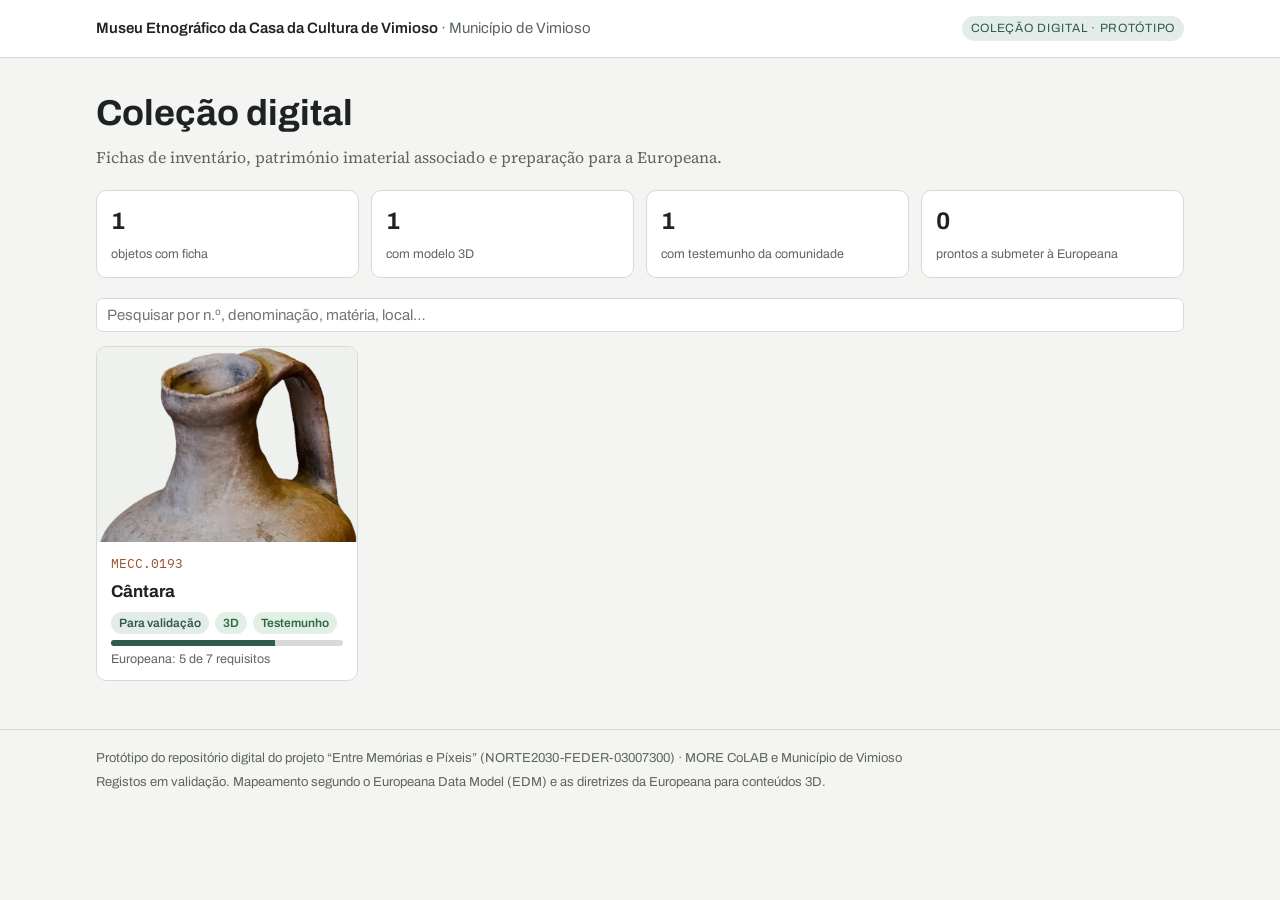
==== index.html @ 28cc8ef2 "Add files via upload" ====
<!doctype html>
<html lang="pt">
<head>
<meta charset="utf-8">
<meta name="viewport" content="width=device-width, initial-scale=1">
<title>Coleção Digital – Museu Etnográfico da Casa da Cultura de Vimioso</title>
<link rel="preconnect" href="https://fonts.googleapis.com">
<link rel="preconnect" href="https://fonts.gstatic.com" crossorigin>
<link rel="stylesheet" href="https://fonts.googleapis.com/css2?family=Archivo:wght@400;500;600;700&family=Source+Serif+4:ital,opsz,wght@0,8..60,400;0,8..60,600;1,8..60,400&family=IBM+Plex+Mono:wght@400;500&display=swap">
<link rel="stylesheet" href="style.css">
<style>body{margin:0}</style>
</head>
<body>
<header class="mast">
  <div class="wrap">
    <div class="inst">Museu Etnográfico da Casa da Cultura de Vimioso <span>· Município de Vimioso</span></div>
    <span class="badge">Coleção digital · protótipo</span>
  </div>
</header>

<main id="app" class="wrap">
  <div class="head"><div><h1>Coleção digital</h1><p>A carregar os registos da coleção…</p></div></div>
</main>

<footer>
  <div class="wrap">
    <span>Protótipo do repositório digital do projeto “Entre Memórias e Píxeis” (NORTE2030-FEDER-03007300) · MORE CoLAB e Município de Vimioso</span>
    <span>Registos em validação. Mapeamento segundo o Europeana Data Model (EDM) e as diretrizes da Europeana para conteúdos 3D.</span>
  </div>
</footer>

<script src="core.js"></script>
<script>
(function () {
  var C = COL, app = document.getElementById('app'), objs = [], q = '';
  function render() {
    var term = q.toLowerCase();
    var shown = objs.filter(function (o) { return !term || [o.inv, o.title_pt, o.title_en, o.type_pt, o.material_pt, o.provenance_pt, o.ich_core].join(' ').toLowerCase().indexOf(term) >= 0; });
    var n3d = objs.filter(function (o) { return C.has(o.viewer_url); }).length;
    var nT = objs.filter(function (o) { return C.has(o.testimony_quote) || C.has(o.testimony_audio); }).length;
    var nReady = objs.filter(function (o) { return C.assess(o).submittable; }).length;
    var h = '<div class="head"><div><h1>Coleção digital</h1><p>Fichas de inventário, património imaterial associado e preparação para a Europeana.</p></div></div>';
    h += '<div class="stats"><div class="stat"><b>' + objs.length + '</b><span>objetos com ficha</span></div><div class="stat"><b>' + n3d + '</b><span>com modelo 3D</span></div><div class="stat"><b>' + nT + '</b><span>com testemunho da comunidade</span></div><div class="stat"><b>' + nReady + '</b><span>prontos a submeter à Europeana</span></div></div>';
    h += '<div class="toolbar"><input id="q" type="search" placeholder="Pesquisar por n.º, denominação, matéria, local…" value="' + C.esc(q) + '" aria-label="Pesquisar"></div>';
    if (!shown.length) h += '<div class="empty"><h3>' + (objs.length ? 'Nenhum objeto corresponde à pesquisa' : 'Ainda não há fichas') + '</h3></div>';
    else {
      h += '<div class="grid">';
      shown.forEach(function (o) {
        var a = C.assess(o), pct = Math.round(a.okReq / a.totalReq * 100), im = (o.images || [])[0];
        h += '<a class="card" style="text-decoration:none" href="ficha.html?id=' + encodeURIComponent(C.docId(o.inv)) + '">';
        h += '<div class="ph">' + (im ? '<img src="' + C.esc(C.imgSrc(im)) + '" alt="" loading="lazy">' : '<span>Sem imagem</span>') + '</div>';
        h += '<div class="bd"><div class="inv">' + C.esc(o.inv) + '</div><h3>' + C.esc(o.title_pt) + '</h3>';
        h += '<div class="row"><span class="chip st">' + C.esc(o.status || 'Rascunho') + '</span>' + (C.has(o.viewer_url) ? '<span class="chip ok">3D</span>' : '') + (C.has(o.testimony_audio) ? '<span class="chip ok">Testemunho</span>' : '') + '</div>';
        h += '<div class="meter"><i style="width:' + pct + '%"></i></div><span class="muted" style="font:12.5px var(--display)">Europeana: ' + a.okReq + ' de ' + a.totalReq + ' requisitos</span></div></a>';
      });
      h += '</div>';
    }
    app.innerHTML = h;
    var qi = document.getElementById('q');
    qi.addEventListener('input', function () { q = qi.value; var p = qi.selectionStart; render(); var n = document.getElementById('q'); n.focus(); try { n.setSelectionRange(p, p); } catch (e) {} });
  }
  C.load().then(function (d) { objs = d.sort(function (a, b) { return String(a.inv).localeCompare(String(b.inv), 'pt', { numeric: true }); }); render(); })
    .catch(function () { app.innerHTML = '<div class="empty" style="margin-top:28px"><h3>Não foi possível carregar a coleção</h3><p class="muted">Verifique o ficheiro objects.json.</p></div>'; });
})();
</script>
</body>
</html>
---- style.css ----
/* Layout: a collection register – a list of objects, and an inventory record that opens in view or edit mode. */
  :root {
    --paper: #f4f5f2; --sheet: #ffffff; --ink: #1d2320; --muted: #5c6661; --rule: #d6dbd7;
    --schist: #2f5b50; --schist-soft: #e3ece8; --clay: #9a4f2c;
    --ok: #2e6b3f; --ok-bg: #e2efe5; --wait: #8a5a00; --wait-bg: #f7ecd2; --miss: #a3322a; --miss-bg: #f6e0dd;
    --code-bg: #eef1ee; --field: #fbfcfb;
    --display: "Archivo", "Helvetica Neue", Arial, sans-serif;
    --body: "Source Serif 4", Georgia, "Times New Roman", serif;
    --mono: "IBM Plex Mono", ui-monospace, Menlo, Consolas, monospace;
  }
  @media (prefers-color-scheme: dark) {
    :root:not([data-theme="light"]) {
      --paper: #141816; --sheet: #1b201e; --ink: #e5ebe7; --muted: #9aa6a0; --rule: #2f3834;
      --schist: #7fb8a6; --schist-soft: #213430; --clay: #d08a62;
      --ok: #8fd1a0; --ok-bg: #1e3326; --wait: #e2b65c; --wait-bg: #3a2f17; --miss: #ec8f86; --miss-bg: #3b2220;
      --code-bg: #111513; --field: #161b19; color-scheme: dark;
    }
  }
  :root[data-theme="dark"] {
    --paper: #141816; --sheet: #1b201e; --ink: #e5ebe7; --muted: #9aa6a0; --rule: #2f3834;
    --schist: #7fb8a6; --schist-soft: #213430; --clay: #d08a62;
    --ok: #8fd1a0; --ok-bg: #1e3326; --wait: #e2b65c; --wait-bg: #3a2f17; --miss: #ec8f86; --miss-bg: #3b2220;
    --code-bg: #111513; --field: #161b19; color-scheme: dark;
  }
  * { box-sizing: border-box; }
  body { background: var(--paper); color: var(--ink); font-family: var(--body); font-size: 16px; line-height: 1.55; }
  a { color: var(--schist); text-underline-offset: 2px; }
  :focus-visible { outline: 2px solid var(--schist); outline-offset: 2px; }
  h1, h2, h3 { font-family: var(--display); text-wrap: balance; margin: 0; }
  .wrap { max-width: 1120px; margin: 0 auto; padding-left: max(16px, env(safe-area-inset-left, 0px)); padding-right: max(16px, env(safe-area-inset-right, 0px)); }
  .mast { background: var(--sheet); border-bottom: 1px solid var(--rule); }
  .mast .wrap { padding-block: 16px; display: flex; flex-wrap: wrap; gap: 8px 20px; align-items: center; justify-content: space-between; }
  .inst { font-family: var(--display); font-weight: 600; font-size: 15px; }
  .inst span { color: var(--muted); font-weight: 400; }
  .badge { font-family: var(--display); font-size: 12px; letter-spacing: 0.06em; text-transform: uppercase; color: var(--schist); background: var(--schist-soft); padding: 3px 9px; border-radius: 99px; }
  .btn { font-family: var(--display); font-size: 14px; font-weight: 600; text-decoration: none; display: inline-flex; align-items: center; gap: 6px; padding: 8px 14px; border-radius: 7px; border: 1px solid var(--schist); color: var(--schist); background: transparent; cursor: pointer; }
  .btn.solid { background: var(--schist); color: var(--sheet); }
  .btn.quiet { border-color: var(--rule); color: var(--ink); }
  .btn.danger { border-color: var(--miss); color: var(--miss); }
  .btn[disabled] { opacity: 0.5; cursor: not-allowed; }
  .muted { color: var(--muted); }
  .note { font-size: 14px; color: var(--muted); font-style: italic; }
  .uri { font-family: var(--mono); font-size: 12px; color: var(--muted); display: block; overflow-wrap: anywhere; }
  .chip { font-family: var(--display); font-size: 12px; font-weight: 600; padding: 2px 8px; border-radius: 99px; white-space: nowrap; display: inline-block; }
  .chip.ok { color: var(--ok); background: var(--ok-bg); } .chip.wait { color: var(--wait); background: var(--wait-bg); } .chip.miss { color: var(--miss); background: var(--miss-bg); }
  .chip.st { color: var(--schist); background: var(--schist-soft); }
  .banner { margin-top: 16px; padding: 10px 14px; border-radius: 8px; background: var(--wait-bg); color: var(--wait); font-family: var(--display); font-size: 14px; }

  /* Register view */
  .head { padding-block: 28px 12px; display: flex; flex-wrap: wrap; gap: 16px; align-items: end; justify-content: space-between; }
  .head h1 { font-size: clamp(26px, 4vw, 36px); }
  .head p { margin: 4px 0 0; color: var(--muted); }
  .stats { display: grid; grid-template-columns: repeat(auto-fit, minmax(150px, 1fr)); gap: 12px; margin: 8px 0 20px; }
  .stat { background: var(--sheet); border: 1px solid var(--rule); border-radius: 10px; padding: 12px 14px; }
  .stat b { display: block; font-family: var(--display); font-size: 24px; font-variant-numeric: tabular-nums; }
  .stat span { font-family: var(--display); font-size: 12.5px; color: var(--muted); }
  .toolbar { display: flex; flex-wrap: wrap; gap: 8px; align-items: center; margin-bottom: 14px; }
  .toolbar input, .toolbar select { font: 15px var(--display); padding: 8px 10px; border-radius: 7px; border: 1px solid var(--rule); background: var(--sheet); color: var(--ink); min-width: 0; }
  .toolbar input { flex: 1 1 220px; }
  .grid { display: grid; grid-template-columns: repeat(auto-fill, minmax(230px, 1fr)); gap: 14px; }
  .card { background: var(--sheet); border: 1px solid var(--rule); border-radius: 10px; overflow: hidden; display: flex; flex-direction: column; text-align: left; cursor: pointer; padding: 0; font: inherit; color: inherit; }
  .card:hover { border-color: var(--schist); }
  .card .ph { aspect-ratio: 4 / 3; background: var(--code-bg); display: grid; place-items: center; overflow: hidden; }
  .card .ph img { width: 100%; height: 100%; object-fit: contain; }
  .card .ph span { font-family: var(--display); font-size: 13px; color: var(--muted); }
  .card .bd { padding: 12px 14px 14px; display: grid; gap: 6px; }
  .card .inv { font-family: var(--mono); font-size: 12.5px; color: var(--clay); }
  .card h3 { font-size: 17px; }
  .card .row { display: flex; flex-wrap: wrap; gap: 6px; align-items: center; }
  .meter { height: 6px; border-radius: 99px; background: var(--rule); overflow: hidden; }
  .meter i { display: block; height: 100%; background: var(--schist); }
  .empty { background: var(--sheet); border: 1px dashed var(--rule); border-radius: 10px; padding: 32px 20px; text-align: center; }
  .empty h3 { margin-bottom: 6px; }

  /* Record */
  .crumbs { padding-block: 18px 0; display: flex; flex-wrap: wrap; gap: 8px; align-items: center; justify-content: space-between; }
  .crumbs .acts { display: flex; flex-wrap: wrap; gap: 8px; }
  .record { padding-block: 18px 8px; display: grid; grid-template-columns: minmax(0, 5fr) minmax(0, 7fr); gap: 32px; align-items: start; }
  .figure { background: var(--sheet); border: 1px solid var(--rule); border-radius: 10px; padding: 18px; display: grid; gap: 12px; }
  .figure .main { display: grid; place-items: center; min-height: 220px; background: var(--paper); border-radius: 8px; overflow: hidden; }
  .figure .main img { display: block; max-width: 100%; max-height: 460px; height: auto; }
  .thumbs { display: flex; gap: 8px; flex-wrap: wrap; }
  .thumbs button { width: 56px; height: 56px; padding: 0; border: 1px solid var(--rule); border-radius: 6px; background: var(--paper); overflow: hidden; cursor: pointer; }
  .thumbs button.on { border-color: var(--schist); }
  .thumbs img { width: 100%; height: 100%; object-fit: cover; }
  .figure .actions { display: flex; flex-wrap: wrap; gap: 8px; justify-content: center; }
  .invno { font-family: var(--mono); font-size: 14px; color: var(--clay); }
  .record h1 { font-size: clamp(28px, 5vw, 42px); line-height: 1.08; margin-top: 4px; }
  .record .sub { color: var(--muted); font-size: 18px; margin: 6px 0 18px; }
  dl.fields { display: grid; grid-template-columns: minmax(120px, 34%) minmax(0, 1fr); margin: 0; border-top: 1px solid var(--rule); }
  dl.fields dt, dl.fields dd { padding: 9px 0; border-bottom: 1px solid var(--rule); margin: 0; }
  dl.fields dt { font-family: var(--display); font-size: 13px; font-weight: 600; color: var(--muted); padding-right: 12px; }
  dl.fields dd { font-size: 15.5px; min-width: 0; white-space: pre-line; }
  section.block { padding-block: 28px 4px; }
  .eyebrow { font-family: var(--display); font-size: 12px; font-weight: 600; letter-spacing: 0.08em; text-transform: uppercase; color: var(--schist); }
  section.block h2 { font-size: 24px; margin: 4px 0 14px; }
  .cols { display: grid; grid-template-columns: repeat(auto-fit, minmax(260px, 1fr)); gap: 14px; }
  .panel { background: var(--sheet); border: 1px solid var(--rule); border-radius: 10px; padding: 16px 18px; min-width: 0; }
  .panel h3 { font-size: 16px; margin-bottom: 8px; }
  .panel p { margin: 0 0 8px; }
  .voice blockquote { margin: 8px 0; padding-left: 14px; border-left: 3px solid var(--clay); white-space: pre-line; }
  .voice audio { width: 100%; margin: 6px 0; }
  .tierline { display: flex; gap: 6px; margin: 8px 0; }
  .tierline span { flex: 1; text-align: center; font-family: var(--display); font-size: 13px; font-weight: 600; padding: 5px 0; border-radius: 6px; border: 1px solid var(--rule); color: var(--muted); }
  .tierline span.now { background: var(--schist); border-color: var(--schist); color: var(--sheet); }
  .checks { list-style: none; margin: 0; padding: 0; display: grid; gap: 6px; }
  .checks li { display: flex; gap: 8px; align-items: baseline; font-size: 14.5px; }
  pre.xml { margin: 0; background: var(--code-bg); border-radius: 8px; padding: 14px; font-family: var(--mono); font-size: 12px; line-height: 1.5; overflow-x: auto; max-height: 420px; }
  .xmlbar { display: flex; flex-wrap: wrap; gap: 8px; align-items: center; justify-content: space-between; margin-bottom: 8px; }

  /* Form */
  form.edit { padding-block: 18px 40px; display: grid; gap: 18px; }
  fieldset { border: 1px solid var(--rule); border-radius: 10px; background: var(--sheet); padding: 16px 18px 18px; margin: 0; min-width: 0; }
  legend { font-family: var(--display); font-weight: 700; font-size: 15px; padding: 0 6px; }
  .fgrid { display: grid; grid-template-columns: repeat(auto-fit, minmax(240px, 1fr)); gap: 12px 16px; }
  .f { display: grid; gap: 4px; min-width: 0; }
  .f.wide { grid-column: 1 / -1; }
  .f label { font-family: var(--display); font-size: 13px; font-weight: 600; }
  .f label .edm { font-family: var(--mono); font-weight: 400; font-size: 11.5px; color: var(--muted); margin-left: 6px; }
  .f input, .f select, .f textarea { font: 15px var(--body); padding: 8px 10px; border: 1px solid var(--rule); border-radius: 7px; background: var(--field); color: var(--ink); width: 100%; min-width: 0; }
  .f textarea { min-height: 84px; resize: vertical; }
  .f small { font-family: var(--display); font-size: 12px; color: var(--muted); }
  .imgs { display: flex; flex-wrap: wrap; gap: 10px; align-items: center; }
  .imgs .it { position: relative; width: 96px; height: 96px; border: 1px solid var(--rule); border-radius: 8px; overflow: hidden; background: var(--paper); }
  .imgs .it img { width: 100%; height: 100%; object-fit: cover; }
  .imgs .it button { position: absolute; top: 4px; right: 4px; font: 600 12px var(--display); border: 0; border-radius: 99px; padding: 2px 7px; background: var(--sheet); color: var(--miss); cursor: pointer; }
  .imgs .it .first { position: absolute; left: 4px; bottom: 4px; font: 600 11px var(--display); background: var(--schist); color: var(--sheet); border-radius: 4px; padding: 1px 5px; }
  .savebar { position: sticky; bottom: 0; background: var(--paper); border-top: 1px solid var(--rule); padding-block: 12px calc(12px + env(safe-area-inset-bottom, 0px)); display: flex; flex-wrap: wrap; gap: 8px; align-items: center; justify-content: space-between; }
  .msg { font-family: var(--display); font-size: 14px; }
  .msg.err { color: var(--miss); } .msg.ok { color: var(--ok); }
  .confirm { display: inline-flex; gap: 8px; align-items: center; font-family: var(--display); font-size: 14px; }

  footer { margin-top: 48px; border-top: 1px solid var(--rule); }
  footer .wrap { padding-block: 18px 30px; font-family: var(--display); font-size: 13px; color: var(--muted); display: grid; gap: 4px; }
  @media (max-width: 760px) {
    .record { grid-template-columns: minmax(0, 1fr); gap: 18px; }
    dl.fields { grid-template-columns: minmax(0, 1fr); }
    dl.fields dt { border-bottom: 0; padding-bottom: 0; }
  }
  .viewer3d { width: 100%; aspect-ratio: 4 / 3; border: 0; border-radius: 8px; display: block; background: var(--paper); }

  body::before { content: ""; position: fixed; inset: 0 0 auto; height: env(safe-area-inset-top, 0px); z-index: 10; background: var(--paper); }
  .secbar { position: sticky; top: env(safe-area-inset-top, 0px); z-index: 5; background: var(--paper); border-bottom: 1px solid var(--rule); }
  .secbar .wrap { display: flex; gap: 4px; overflow-x: auto; padding-block: 8px; scrollbar-width: none; }
  .secbar a { font-family: var(--display); font-size: 14px; font-weight: 500; text-decoration: none; color: var(--muted); padding: 6px 12px; border-radius: 6px; white-space: nowrap; }
  .secbar a:hover { color: var(--ink); background: var(--schist-soft); }
  .secbar a.on { color: var(--schist); background: var(--schist-soft); }
  section.block, section.record { scroll-margin-top: 64px; }
  .filters { display: flex; flex-wrap: wrap; gap: 6px; margin: 4px 0 12px; }
  .filters button { font-family: var(--display); font-size: 13px; font-weight: 500; padding: 5px 11px; border-radius: 99px; border: 1px solid var(--rule); background: var(--sheet); color: var(--ink); cursor: pointer; }
  .filters button[aria-pressed="true"] { border-color: var(--schist); color: var(--schist); background: var(--schist-soft); }
  .tablewrap { overflow-x: auto; border: 1px solid var(--rule); border-radius: 10px; background: var(--sheet); }
  table { border-collapse: collapse; width: 100%; min-width: 640px; font-size: 14px; }
  th, td { text-align: left; vertical-align: top; padding: 8px 12px; border-bottom: 1px solid var(--rule); }
  th { font-family: var(--display); font-size: 12px; font-weight: 600; letter-spacing: 0.04em; text-transform: uppercase; color: var(--muted); }
  td.prop { font-family: var(--mono); font-size: 12.5px; white-space: nowrap; }
  td.grp { font-family: var(--display); font-size: 13px; }
  td.val { overflow-wrap: anywhere; }
  tr:last-child td { border-bottom: 0; }
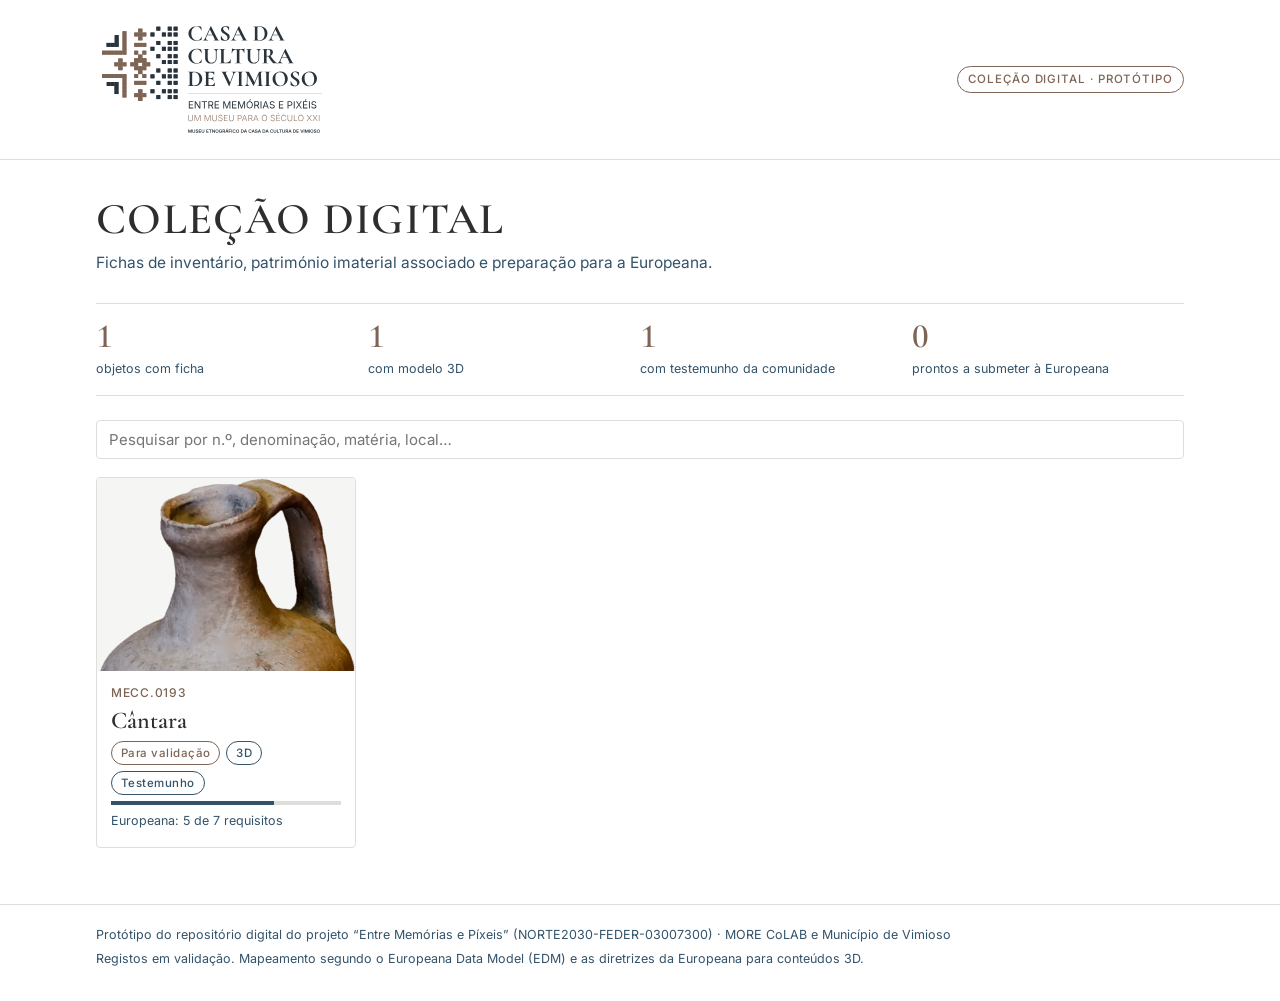
==== commit 779ceb4e: "Add files via upload" ====
--- a/index.html
+++ b/index.html
@@ -6,14 +6,13 @@
 <title>Coleção Digital – Museu Etnográfico da Casa da Cultura de Vimioso</title>
 <link rel="preconnect" href="https://fonts.googleapis.com">
 <link rel="preconnect" href="https://fonts.gstatic.com" crossorigin>
-<link rel="stylesheet" href="https://fonts.googleapis.com/css2?family=Archivo:wght@400;500;600;700&family=Source+Serif+4:ital,opsz,wght@0,8..60,400;0,8..60,600;1,8..60,400&family=IBM+Plex+Mono:wght@400;500&display=swap">
+<link rel="stylesheet" href="https://fonts.googleapis.com/css2?family=Cormorant+Garamond:ital,wght@0,500;0,600;0,700;1,500&family=Inter:wght@400;500;600&display=swap">
 <link rel="stylesheet" href="style.css">
-<style>body{margin:0}</style>
 </head>
 <body>
 <header class="mast">
   <div class="wrap">
-    <div class="inst">Museu Etnográfico da Casa da Cultura de Vimioso <span>· Município de Vimioso</span></div>
+    <a class="logo" href="./"><img src="img/logo-ccv-projeto.svg" alt="Casa da Cultura de Vimioso – Entre Memórias e Pixéis: um museu para o século XXI"></a>
     <span class="badge">Coleção digital · protótipo</span>
   </div>
 </header>
@@ -51,7 +50,7 @@
         h += '<div class="ph">' + (im ? '<img src="' + C.esc(C.imgSrc(im)) + '" alt="" loading="lazy">' : '<span>Sem imagem</span>') + '</div>';
         h += '<div class="bd"><div class="inv">' + C.esc(o.inv) + '</div><h3>' + C.esc(o.title_pt) + '</h3>';
         h += '<div class="row"><span class="chip st">' + C.esc(o.status || 'Rascunho') + '</span>' + (C.has(o.viewer_url) ? '<span class="chip ok">3D</span>' : '') + (C.has(o.testimony_audio) ? '<span class="chip ok">Testemunho</span>' : '') + '</div>';
-        h += '<div class="meter"><i style="width:' + pct + '%"></i></div><span class="muted" style="font:12.5px var(--display)">Europeana: ' + a.okReq + ' de ' + a.totalReq + ' requisitos</span></div></a>';
+        h += '<div class="meter"><i style="width:' + pct + '%"></i></div><span class="muted" style="font-size:12.5px">Europeana: ' + a.okReq + ' de ' + a.totalReq + ' requisitos</span></div></a>';
       });
       h += '</div>';
     }
--- a/style.css
+++ b/style.css
@@ -1,159 +1,114 @@
-/* Layout: a collection register – a list of objects, and an inventory record that opens in view or edit mode. */
-  :root {
-    --paper: #f4f5f2; --sheet: #ffffff; --ink: #1d2320; --muted: #5c6661; --rule: #d6dbd7;
-    --schist: #2f5b50; --schist-soft: #e3ece8; --clay: #9a4f2c;
-    --ok: #2e6b3f; --ok-bg: #e2efe5; --wait: #8a5a00; --wait-bg: #f7ecd2; --miss: #a3322a; --miss-bg: #f6e0dd;
-    --code-bg: #eef1ee; --field: #fbfcfb;
-    --display: "Archivo", "Helvetica Neue", Arial, sans-serif;
-    --body: "Source Serif 4", Georgia, "Times New Roman", serif;
-    --mono: "IBM Plex Mono", ui-monospace, Menlo, Consolas, monospace;
-  }
-  @media (prefers-color-scheme: dark) {
-    :root:not([data-theme="light"]) {
-      --paper: #141816; --sheet: #1b201e; --ink: #e5ebe7; --muted: #9aa6a0; --rule: #2f3834;
-      --schist: #7fb8a6; --schist-soft: #213430; --clay: #d08a62;
-      --ok: #8fd1a0; --ok-bg: #1e3326; --wait: #e2b65c; --wait-bg: #3a2f17; --miss: #ec8f86; --miss-bg: #3b2220;
-      --code-bg: #111513; --field: #161b19; color-scheme: dark;
-    }
-  }
-  :root[data-theme="dark"] {
-    --paper: #141816; --sheet: #1b201e; --ink: #e5ebe7; --muted: #9aa6a0; --rule: #2f3834;
-    --schist: #7fb8a6; --schist-soft: #213430; --clay: #d08a62;
-    --ok: #8fd1a0; --ok-bg: #1e3326; --wait: #e2b65c; --wait-bg: #3a2f17; --miss: #ec8f86; --miss-bg: #3b2220;
-    --code-bg: #111513; --field: #161b19; color-scheme: dark;
-  }
-  * { box-sizing: border-box; }
-  body { background: var(--paper); color: var(--ink); font-family: var(--body); font-size: 16px; line-height: 1.55; }
-  a { color: var(--schist); text-underline-offset: 2px; }
-  :focus-visible { outline: 2px solid var(--schist); outline-offset: 2px; }
-  h1, h2, h3 { font-family: var(--display); text-wrap: balance; margin: 0; }
-  .wrap { max-width: 1120px; margin: 0 auto; padding-left: max(16px, env(safe-area-inset-left, 0px)); padding-right: max(16px, env(safe-area-inset-right, 0px)); }
-  .mast { background: var(--sheet); border-bottom: 1px solid var(--rule); }
-  .mast .wrap { padding-block: 16px; display: flex; flex-wrap: wrap; gap: 8px 20px; align-items: center; justify-content: space-between; }
-  .inst { font-family: var(--display); font-weight: 600; font-size: 15px; }
-  .inst span { color: var(--muted); font-weight: 400; }
-  .badge { font-family: var(--display); font-size: 12px; letter-spacing: 0.06em; text-transform: uppercase; color: var(--schist); background: var(--schist-soft); padding: 3px 9px; border-radius: 99px; }
-  .btn { font-family: var(--display); font-size: 14px; font-weight: 600; text-decoration: none; display: inline-flex; align-items: center; gap: 6px; padding: 8px 14px; border-radius: 7px; border: 1px solid var(--schist); color: var(--schist); background: transparent; cursor: pointer; }
-  .btn.solid { background: var(--schist); color: var(--sheet); }
-  .btn.quiet { border-color: var(--rule); color: var(--ink); }
-  .btn.danger { border-color: var(--miss); color: var(--miss); }
-  .btn[disabled] { opacity: 0.5; cursor: not-allowed; }
-  .muted { color: var(--muted); }
-  .note { font-size: 14px; color: var(--muted); font-style: italic; }
-  .uri { font-family: var(--mono); font-size: 12px; color: var(--muted); display: block; overflow-wrap: anywhere; }
-  .chip { font-family: var(--display); font-size: 12px; font-weight: 600; padding: 2px 8px; border-radius: 99px; white-space: nowrap; display: inline-block; }
-  .chip.ok { color: var(--ok); background: var(--ok-bg); } .chip.wait { color: var(--wait); background: var(--wait-bg); } .chip.miss { color: var(--miss); background: var(--miss-bg); }
-  .chip.st { color: var(--schist); background: var(--schist-soft); }
-  .banner { margin-top: 16px; padding: 10px 14px; border-radius: 8px; background: var(--wait-bg); color: var(--wait); font-family: var(--display); font-size: 14px; }
+/* Coleção digital – Casa da Cultura de Vimioso
+   Identidade visual segundo o Manual de Identidade Visual da Casa da Cultura de Vimioso (2026):
+   cores castanho #7E6455, branco #FFFFFF, preto-carvão #2E2E2C, azul-petróleo #33536A;
+   Cormorant Garamond nos títulos, Inter no texto. */
+:root {
+  --castanho: #7E6455; --branco: #FFFFFF; --carvao: #2E2E2C; --petroleo: #33536A;
+  /* filetes e fundos discretos: tons claros das cores da paleta, só com função de separação */
+  --rule: #DEDEDC; --tint: #F5F5F4;
+  --title: "Cormorant Garamond", Garamond, "Times New Roman", serif;
+  --text: "Inter", "Helvetica Neue", Arial, sans-serif;
+  color-scheme: light;
+}
+* { box-sizing: border-box; }
+html { background: var(--branco); }
+body { margin: 0; background: var(--branco); color: var(--carvao); font-family: var(--text); font-size: 15.5px; line-height: 1.6; }
+a { color: var(--petroleo); text-underline-offset: 2px; }
+:focus-visible { outline: 2px solid var(--petroleo); outline-offset: 2px; }
+h1, h2, h3 { margin: 0; text-wrap: balance; }
+h1, h2 { font-family: var(--title); font-weight: 600; color: var(--carvao); }
+h3 { font-family: var(--text); font-weight: 600; color: var(--petroleo); }
+.wrap { max-width: 1120px; margin: 0 auto; padding-left: max(16px, env(safe-area-inset-left, 0px)); padding-right: max(16px, env(safe-area-inset-right, 0px)); }
 
-  /* Register view */
-  .head { padding-block: 28px 12px; display: flex; flex-wrap: wrap; gap: 16px; align-items: end; justify-content: space-between; }
-  .head h1 { font-size: clamp(26px, 4vw, 36px); }
-  .head p { margin: 4px 0 0; color: var(--muted); }
-  .stats { display: grid; grid-template-columns: repeat(auto-fit, minmax(150px, 1fr)); gap: 12px; margin: 8px 0 20px; }
-  .stat { background: var(--sheet); border: 1px solid var(--rule); border-radius: 10px; padding: 12px 14px; }
-  .stat b { display: block; font-family: var(--display); font-size: 24px; font-variant-numeric: tabular-nums; }
-  .stat span { font-family: var(--display); font-size: 12.5px; color: var(--muted); }
-  .toolbar { display: flex; flex-wrap: wrap; gap: 8px; align-items: center; margin-bottom: 14px; }
-  .toolbar input, .toolbar select { font: 15px var(--display); padding: 8px 10px; border-radius: 7px; border: 1px solid var(--rule); background: var(--sheet); color: var(--ink); min-width: 0; }
-  .toolbar input { flex: 1 1 220px; }
-  .grid { display: grid; grid-template-columns: repeat(auto-fill, minmax(230px, 1fr)); gap: 14px; }
-  .card { background: var(--sheet); border: 1px solid var(--rule); border-radius: 10px; overflow: hidden; display: flex; flex-direction: column; text-align: left; cursor: pointer; padding: 0; font: inherit; color: inherit; }
-  .card:hover { border-color: var(--schist); }
-  .card .ph { aspect-ratio: 4 / 3; background: var(--code-bg); display: grid; place-items: center; overflow: hidden; }
-  .card .ph img { width: 100%; height: 100%; object-fit: contain; }
-  .card .ph span { font-family: var(--display); font-size: 13px; color: var(--muted); }
-  .card .bd { padding: 12px 14px 14px; display: grid; gap: 6px; }
-  .card .inv { font-family: var(--mono); font-size: 12.5px; color: var(--clay); }
-  .card h3 { font-size: 17px; }
-  .card .row { display: flex; flex-wrap: wrap; gap: 6px; align-items: center; }
-  .meter { height: 6px; border-radius: 99px; background: var(--rule); overflow: hidden; }
-  .meter i { display: block; height: 100%; background: var(--schist); }
-  .empty { background: var(--sheet); border: 1px dashed var(--rule); border-radius: 10px; padding: 32px 20px; text-align: center; }
-  .empty h3 { margin-bottom: 6px; }
+/* Cabeçalho com a marca do projeto (versão horizontal a cores, sobre fundo branco; largura mínima 180 px) */
+.mast { background: var(--branco); border-bottom: 1px solid var(--rule); }
+.mast .wrap { padding-block: 20px; display: flex; flex-wrap: wrap; gap: 12px 24px; align-items: center; justify-content: space-between; }
+.mast .logo { display: block; padding: 6px; }
+.mast .logo img { display: block; width: 220px; height: auto; }
+.badge { font-size: 11.5px; font-weight: 500; letter-spacing: 0.08em; text-transform: uppercase; color: var(--castanho); border: 1px solid var(--castanho); padding: 3px 10px; border-radius: 99px; }
 
-  /* Record */
-  .crumbs { padding-block: 18px 0; display: flex; flex-wrap: wrap; gap: 8px; align-items: center; justify-content: space-between; }
-  .crumbs .acts { display: flex; flex-wrap: wrap; gap: 8px; }
-  .record { padding-block: 18px 8px; display: grid; grid-template-columns: minmax(0, 5fr) minmax(0, 7fr); gap: 32px; align-items: start; }
-  .figure { background: var(--sheet); border: 1px solid var(--rule); border-radius: 10px; padding: 18px; display: grid; gap: 12px; }
-  .figure .main { display: grid; place-items: center; min-height: 220px; background: var(--paper); border-radius: 8px; overflow: hidden; }
-  .figure .main img { display: block; max-width: 100%; max-height: 460px; height: auto; }
-  .thumbs { display: flex; gap: 8px; flex-wrap: wrap; }
-  .thumbs button { width: 56px; height: 56px; padding: 0; border: 1px solid var(--rule); border-radius: 6px; background: var(--paper); overflow: hidden; cursor: pointer; }
-  .thumbs button.on { border-color: var(--schist); }
-  .thumbs img { width: 100%; height: 100%; object-fit: cover; }
-  .figure .actions { display: flex; flex-wrap: wrap; gap: 8px; justify-content: center; }
-  .invno { font-family: var(--mono); font-size: 14px; color: var(--clay); }
-  .record h1 { font-size: clamp(28px, 5vw, 42px); line-height: 1.08; margin-top: 4px; }
-  .record .sub { color: var(--muted); font-size: 18px; margin: 6px 0 18px; }
-  dl.fields { display: grid; grid-template-columns: minmax(120px, 34%) minmax(0, 1fr); margin: 0; border-top: 1px solid var(--rule); }
-  dl.fields dt, dl.fields dd { padding: 9px 0; border-bottom: 1px solid var(--rule); margin: 0; }
-  dl.fields dt { font-family: var(--display); font-size: 13px; font-weight: 600; color: var(--muted); padding-right: 12px; }
-  dl.fields dd { font-size: 15.5px; min-width: 0; white-space: pre-line; }
-  section.block { padding-block: 28px 4px; }
-  .eyebrow { font-family: var(--display); font-size: 12px; font-weight: 600; letter-spacing: 0.08em; text-transform: uppercase; color: var(--schist); }
-  section.block h2 { font-size: 24px; margin: 4px 0 14px; }
-  .cols { display: grid; grid-template-columns: repeat(auto-fit, minmax(260px, 1fr)); gap: 14px; }
-  .panel { background: var(--sheet); border: 1px solid var(--rule); border-radius: 10px; padding: 16px 18px; min-width: 0; }
-  .panel h3 { font-size: 16px; margin-bottom: 8px; }
-  .panel p { margin: 0 0 8px; }
-  .voice blockquote { margin: 8px 0; padding-left: 14px; border-left: 3px solid var(--clay); white-space: pre-line; }
-  .voice audio { width: 100%; margin: 6px 0; }
-  .tierline { display: flex; gap: 6px; margin: 8px 0; }
-  .tierline span { flex: 1; text-align: center; font-family: var(--display); font-size: 13px; font-weight: 600; padding: 5px 0; border-radius: 6px; border: 1px solid var(--rule); color: var(--muted); }
-  .tierline span.now { background: var(--schist); border-color: var(--schist); color: var(--sheet); }
-  .checks { list-style: none; margin: 0; padding: 0; display: grid; gap: 6px; }
-  .checks li { display: flex; gap: 8px; align-items: baseline; font-size: 14.5px; }
-  pre.xml { margin: 0; background: var(--code-bg); border-radius: 8px; padding: 14px; font-family: var(--mono); font-size: 12px; line-height: 1.5; overflow-x: auto; max-height: 420px; }
-  .xmlbar { display: flex; flex-wrap: wrap; gap: 8px; align-items: center; justify-content: space-between; margin-bottom: 8px; }
+.btn { font-family: var(--text); font-size: 14px; font-weight: 500; text-decoration: none; display: inline-flex; align-items: center; gap: 6px; padding: 8px 15px; border-radius: 4px; border: 1px solid var(--petroleo); color: var(--petroleo); background: var(--branco); cursor: pointer; }
+.btn:hover { background: var(--tint); }
+.btn.solid { background: var(--castanho); border-color: var(--castanho); color: var(--branco); }
+.btn.solid:hover { background: #6E5749; }
+.btn.quiet { border-color: var(--rule); color: var(--carvao); }
+.muted { color: var(--petroleo); }
+.note { font-size: 13.5px; color: var(--petroleo); font-style: italic; }
+.uri { font-size: 12px; color: var(--petroleo); display: block; overflow-wrap: anywhere; letter-spacing: 0.01em; }
+.chip { font-size: 11.5px; font-weight: 500; letter-spacing: 0.04em; padding: 2px 9px; border-radius: 99px; white-space: nowrap; display: inline-block; border: 1px solid var(--petroleo); color: var(--petroleo); }
+.chip.st { border-color: var(--castanho); color: var(--castanho); }
+.eyebrow { font-size: 11.5px; font-weight: 600; letter-spacing: 0.12em; text-transform: uppercase; color: var(--castanho); }
 
-  /* Form */
-  form.edit { padding-block: 18px 40px; display: grid; gap: 18px; }
-  fieldset { border: 1px solid var(--rule); border-radius: 10px; background: var(--sheet); padding: 16px 18px 18px; margin: 0; min-width: 0; }
-  legend { font-family: var(--display); font-weight: 700; font-size: 15px; padding: 0 6px; }
-  .fgrid { display: grid; grid-template-columns: repeat(auto-fit, minmax(240px, 1fr)); gap: 12px 16px; }
-  .f { display: grid; gap: 4px; min-width: 0; }
-  .f.wide { grid-column: 1 / -1; }
-  .f label { font-family: var(--display); font-size: 13px; font-weight: 600; }
-  .f label .edm { font-family: var(--mono); font-weight: 400; font-size: 11.5px; color: var(--muted); margin-left: 6px; }
-  .f input, .f select, .f textarea { font: 15px var(--body); padding: 8px 10px; border: 1px solid var(--rule); border-radius: 7px; background: var(--field); color: var(--ink); width: 100%; min-width: 0; }
-  .f textarea { min-height: 84px; resize: vertical; }
-  .f small { font-family: var(--display); font-size: 12px; color: var(--muted); }
-  .imgs { display: flex; flex-wrap: wrap; gap: 10px; align-items: center; }
-  .imgs .it { position: relative; width: 96px; height: 96px; border: 1px solid var(--rule); border-radius: 8px; overflow: hidden; background: var(--paper); }
-  .imgs .it img { width: 100%; height: 100%; object-fit: cover; }
-  .imgs .it button { position: absolute; top: 4px; right: 4px; font: 600 12px var(--display); border: 0; border-radius: 99px; padding: 2px 7px; background: var(--sheet); color: var(--miss); cursor: pointer; }
-  .imgs .it .first { position: absolute; left: 4px; bottom: 4px; font: 600 11px var(--display); background: var(--schist); color: var(--sheet); border-radius: 4px; padding: 1px 5px; }
-  .savebar { position: sticky; bottom: 0; background: var(--paper); border-top: 1px solid var(--rule); padding-block: 12px calc(12px + env(safe-area-inset-bottom, 0px)); display: flex; flex-wrap: wrap; gap: 8px; align-items: center; justify-content: space-between; }
-  .msg { font-family: var(--display); font-size: 14px; }
-  .msg.err { color: var(--miss); } .msg.ok { color: var(--ok); }
-  .confirm { display: inline-flex; gap: 8px; align-items: center; font-family: var(--display); font-size: 14px; }
+/* Lista da coleção */
+.head { padding-block: 36px 14px; }
+.head h1 { font-size: clamp(30px, 4.5vw, 44px); text-transform: uppercase; letter-spacing: 0.03em; line-height: 1.05; }
+.head p { margin: 8px 0 0; color: var(--petroleo); }
+.stats { display: grid; grid-template-columns: repeat(auto-fit, minmax(150px, 1fr)); gap: 0; margin: 14px 0 24px; border-top: 1px solid var(--rule); border-bottom: 1px solid var(--rule); }
+.stat { padding: 14px 16px 14px 0; }
+.stat b { display: block; font-family: var(--title); font-size: 34px; font-weight: 600; line-height: 1.1; color: var(--castanho); font-variant-numeric: lining-nums tabular-nums; }
+.stat span { font-size: 12.5px; color: var(--petroleo); }
+.toolbar { display: flex; flex-wrap: wrap; gap: 8px; align-items: center; margin-bottom: 18px; }
+.toolbar input { font: 15px var(--text); padding: 9px 12px; border-radius: 4px; border: 1px solid var(--rule); background: var(--branco); color: var(--carvao); min-width: 0; flex: 1 1 220px; }
+.toolbar input:focus { border-color: var(--petroleo); outline: none; }
+.grid { display: grid; grid-template-columns: repeat(auto-fill, minmax(230px, 1fr)); gap: 16px; }
+.card { background: var(--branco); border: 1px solid var(--rule); border-radius: 4px; overflow: hidden; display: flex; flex-direction: column; color: inherit; }
+.card:hover { border-color: var(--castanho); }
+.card .ph { aspect-ratio: 4 / 3; background: var(--tint); display: grid; place-items: center; overflow: hidden; }
+.card .ph img { width: 100%; height: 100%; object-fit: contain; }
+.card .ph span { font-size: 13px; color: var(--petroleo); }
+.card .bd { padding: 12px 14px 16px; display: grid; gap: 6px; }
+.card .inv { font-size: 12px; font-weight: 500; letter-spacing: 0.06em; color: var(--castanho); }
+.card h3 { font-family: var(--title); font-size: 24px; font-weight: 600; color: var(--carvao); line-height: 1.1; }
+.card .row { display: flex; flex-wrap: wrap; gap: 6px; align-items: center; }
+.meter { height: 4px; background: var(--rule); overflow: hidden; }
+.meter i { display: block; height: 100%; background: var(--petroleo); }
+.empty { border: 1px dashed var(--rule); border-radius: 4px; padding: 32px 20px; text-align: center; }
+.empty h3 { margin-bottom: 6px; }
 
-  footer { margin-top: 48px; border-top: 1px solid var(--rule); }
-  footer .wrap { padding-block: 18px 30px; font-family: var(--display); font-size: 13px; color: var(--muted); display: grid; gap: 4px; }
-  @media (max-width: 760px) {
-    .record { grid-template-columns: minmax(0, 1fr); gap: 18px; }
-    dl.fields { grid-template-columns: minmax(0, 1fr); }
-    dl.fields dt { border-bottom: 0; padding-bottom: 0; }
-  }
-  .viewer3d { width: 100%; aspect-ratio: 4 / 3; border: 0; border-radius: 8px; display: block; background: var(--paper); }
+/* Ficha */
+.crumbs { padding-block: 20px 0; }
+.record { padding-block: 18px 8px; display: grid; grid-template-columns: minmax(0, 5fr) minmax(0, 7fr); gap: 36px; align-items: start; }
+.figure { border: 1px solid var(--rule); border-radius: 4px; padding: 16px; display: grid; gap: 12px; }
+.figure .main { display: grid; place-items: center; min-height: 220px; background: var(--tint); overflow: hidden; }
+.figure .main img { display: block; max-width: 100%; max-height: 460px; height: auto; }
+.thumbs { display: flex; gap: 8px; flex-wrap: wrap; }
+.thumbs img { width: 56px; height: 56px; object-fit: cover; border: 1px solid var(--rule); border-radius: 3px; display: block; }
+.figure .actions { display: flex; flex-wrap: wrap; gap: 8px; justify-content: center; }
+.invno { font-size: 13px; font-weight: 500; letter-spacing: 0.08em; color: var(--castanho); }
+.record h1 { font-size: clamp(40px, 6vw, 60px); line-height: 1; margin-top: 6px; }
+.record .sub { color: var(--petroleo); font-size: 17px; margin: 6px 0 20px; }
+dl.fields { display: grid; grid-template-columns: minmax(120px, 32%) minmax(0, 1fr); margin: 0; border-top: 1px solid var(--carvao); }
+dl.fields dt, dl.fields dd { padding: 10px 0; border-bottom: 1px solid var(--rule); margin: 0; }
+dl.fields dt { font-size: 11.5px; font-weight: 600; letter-spacing: 0.08em; text-transform: uppercase; color: var(--petroleo); padding-right: 14px; padding-top: 13px; }
+dl.fields dd { font-size: 15px; min-width: 0; white-space: pre-line; }
+section.block { padding-block: 40px 4px; }
+section.block h2 { font-size: clamp(26px, 3.5vw, 34px); text-transform: uppercase; letter-spacing: 0.03em; margin: 6px 0 18px; line-height: 1.1; }
+.cols { display: grid; grid-template-columns: repeat(auto-fit, minmax(260px, 1fr)); gap: 16px; }
+.panel { border: 1px solid var(--rule); border-radius: 4px; padding: 18px 20px; min-width: 0; }
+.panel h3 { font-size: 15px; margin-bottom: 8px; }
+.panel p { margin: 0 0 8px; }
+.voice { border-top: 3px solid var(--castanho); }
+.voice blockquote { margin: 12px 0; padding-left: 16px; border-left: 2px solid var(--castanho); white-space: pre-line; font-family: var(--title); font-size: 20px; line-height: 1.45; font-style: italic; }
+.voice blockquote[lang="en"] { font-size: 18px; color: var(--petroleo); }
+.voice summary { font-size: 14px; font-weight: 500; color: var(--petroleo); cursor: pointer; }
+.voice audio { width: 100%; margin: 8px 0; }
 
-  body::before { content: ""; position: fixed; inset: 0 0 auto; height: env(safe-area-inset-top, 0px); z-index: 10; background: var(--paper); }
-  .secbar { position: sticky; top: env(safe-area-inset-top, 0px); z-index: 5; background: var(--paper); border-bottom: 1px solid var(--rule); }
-  .secbar .wrap { display: flex; gap: 4px; overflow-x: auto; padding-block: 8px; scrollbar-width: none; }
-  .secbar a { font-family: var(--display); font-size: 14px; font-weight: 500; text-decoration: none; color: var(--muted); padding: 6px 12px; border-radius: 6px; white-space: nowrap; }
-  .secbar a:hover { color: var(--ink); background: var(--schist-soft); }
-  .secbar a.on { color: var(--schist); background: var(--schist-soft); }
-  section.block, section.record { scroll-margin-top: 64px; }
-  .filters { display: flex; flex-wrap: wrap; gap: 6px; margin: 4px 0 12px; }
-  .filters button { font-family: var(--display); font-size: 13px; font-weight: 500; padding: 5px 11px; border-radius: 99px; border: 1px solid var(--rule); background: var(--sheet); color: var(--ink); cursor: pointer; }
-  .filters button[aria-pressed="true"] { border-color: var(--schist); color: var(--schist); background: var(--schist-soft); }
-  .tablewrap { overflow-x: auto; border: 1px solid var(--rule); border-radius: 10px; background: var(--sheet); }
-  table { border-collapse: collapse; width: 100%; min-width: 640px; font-size: 14px; }
-  th, td { text-align: left; vertical-align: top; padding: 8px 12px; border-bottom: 1px solid var(--rule); }
-  th { font-family: var(--display); font-size: 12px; font-weight: 600; letter-spacing: 0.04em; text-transform: uppercase; color: var(--muted); }
-  td.prop { font-family: var(--mono); font-size: 12.5px; white-space: nowrap; }
-  td.grp { font-family: var(--display); font-size: 13px; }
-  td.val { overflow-wrap: anywhere; }
-  tr:last-child td { border-bottom: 0; }
+footer { margin-top: 56px; border-top: 1px solid var(--rule); }
+footer .wrap { padding-block: 20px 32px; font-size: 12.5px; color: var(--petroleo); display: grid; gap: 4px; }
+
+.viewer3d { width: 100%; aspect-ratio: 4 / 3; border: 0; display: block; background: var(--tint); }
+
+body::before { content: ""; position: fixed; inset: 0 0 auto; height: env(safe-area-inset-top, 0px); z-index: 10; background: var(--branco); }
+.secbar { position: sticky; top: env(safe-area-inset-top, 0px); z-index: 5; background: var(--branco); border-bottom: 1px solid var(--rule); }
+.secbar .wrap { display: flex; gap: 22px; overflow-x: auto; scrollbar-width: none; }
+.secbar a { font-size: 12.5px; font-weight: 500; letter-spacing: 0.08em; text-transform: uppercase; text-decoration: none; color: var(--petroleo); padding: 13px 0 11px; border-bottom: 2px solid transparent; white-space: nowrap; }
+.secbar a:hover { color: var(--carvao); }
+.secbar a.on { color: var(--castanho); border-bottom-color: var(--castanho); }
+section.block, section.record { scroll-margin-top: 60px; }
+
+@media (max-width: 760px) {
+  .record { grid-template-columns: minmax(0, 1fr); gap: 20px; }
+  dl.fields { grid-template-columns: minmax(0, 1fr); }
+  dl.fields dt { border-bottom: 0; padding-bottom: 0; }
+  .mast .logo img { width: 190px; }
+}
